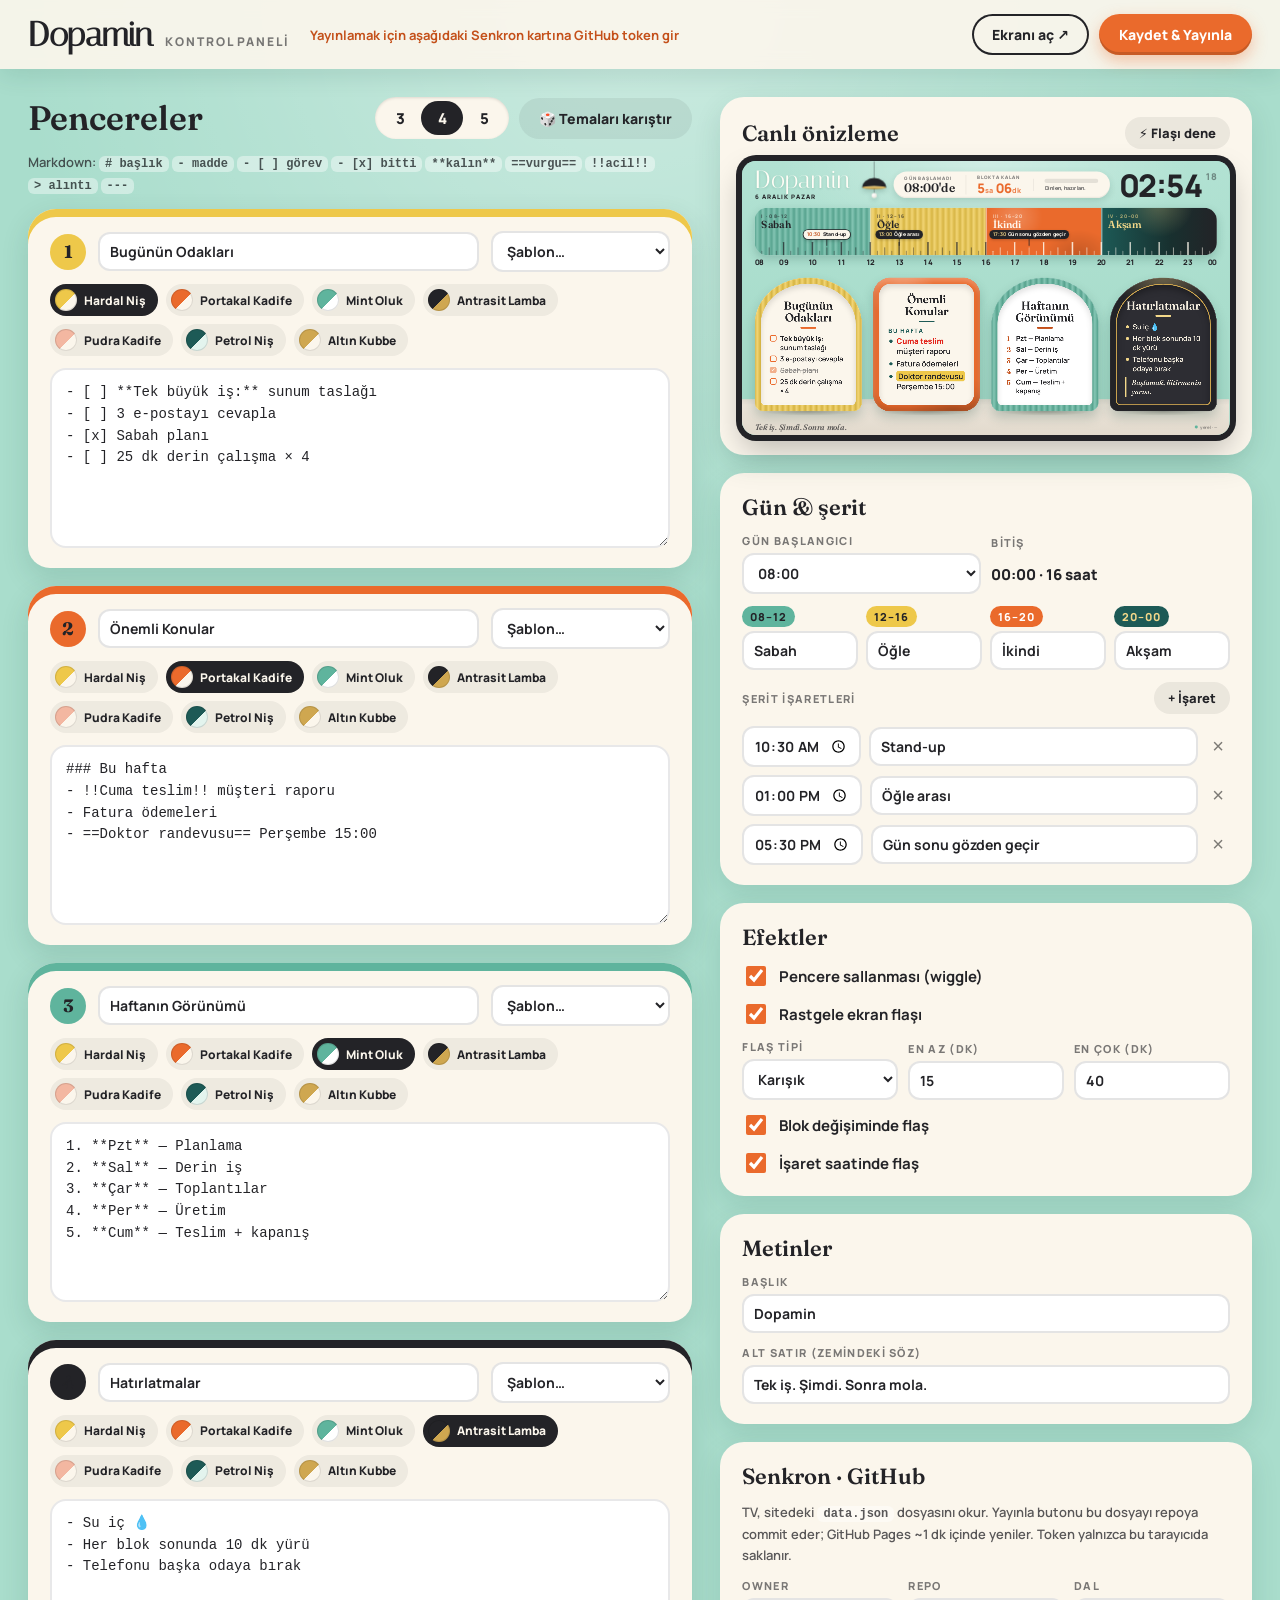
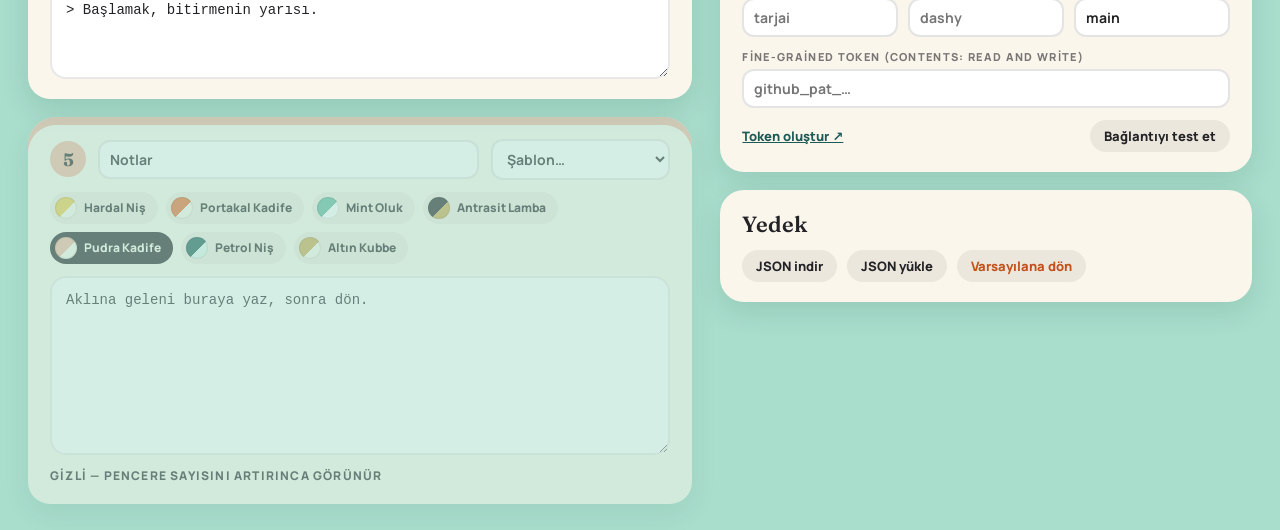
==== control.html @ 38ae42ef "Dopamin: ADHD zaman ve görev panosu (TV + kontrol paneli) Co-Authored-By: Claude Opus 5.5 <noreply@a" ====
<!doctype html>
<html lang="tr">
  <head>
    <meta charset="utf-8" />
    <meta name="viewport" content="width=device-width, initial-scale=1" />
    <title>Dopamin Kontrol</title>
    <meta name="robots" content="noindex" />
    <link rel="icon" href="assets/favicon.svg" type="image/svg+xml" />
    <link rel="preconnect" href="https://fonts.googleapis.com" />
    <link rel="preconnect" href="https://fonts.gstatic.com" crossorigin />
    <link
      rel="stylesheet"
      href="https://fonts.googleapis.com/css2?family=Fraunces:opsz,wght@9..144,400;9..144,500;9..144,600;9..144,700&family=Italiana&family=Manrope:wght@500;600;700;800&display=swap"
    />
    <link rel="stylesheet" href="assets/css/base.css" />
    <link rel="stylesheet" href="assets/css/control.css" />
  </head>
  <body class="cp">
    <header class="bar">
      <div class="bar-brand">
        <span class="bar-logo">Dopamin</span>
        <span class="bar-sub">Kontrol Paneli</span>
      </div>
      <span class="bar-status" id="status">Yükleniyor…</span>
      <div class="bar-actions">
        <a class="btn ghost" href="./" target="dopamin-tv">Ekranı aç ↗</a>
        <button class="btn primary" id="publish">Kaydet &amp; Yayınla</button>
      </div>
    </header>

    <main class="layout">
      <section class="col-main">
        <div class="sec-head">
          <h2>Pencereler</h2>
          <div class="sec-tools">
            <div class="seg-ctl" id="countCtl" role="radiogroup" aria-label="Pencere sayısı">
              <button data-n="3">3</button><button data-n="4">4</button><button data-n="5">5</button>
            </div>
            <button class="btn soft" id="shuffle">🎲 Temaları karıştır</button>
          </div>
        </div>
        <p class="hint">
          Markdown: <code># başlık</code> <code>- madde</code> <code>- [ ] görev</code> <code>- [x] bitti</code>
          <code>**kalın**</code> <code>==vurgu==</code> <code>!!acil!!</code> <code>&gt; alıntı</code> <code>---</code>
        </p>
        <div class="win-list" id="winList"></div>
      </section>

      <aside class="col-side">
        <div class="card preview-card">
          <div class="card-head">
            <h3>Canlı önizleme</h3>
            <button class="btn soft sm" id="testFlash">⚡ Flaşı dene</button>
          </div>
          <div class="preview" id="preview">
            <iframe id="previewFrame" src="./?preview=1" title="TV önizleme" tabindex="-1"></iframe>
          </div>
        </div>

        <div class="card">
          <h3>Gün &amp; şerit</h3>
          <div class="row">
            <label class="field">
              <span>Gün başlangıcı</span>
              <select id="dayStart"></select>
            </label>
            <div class="field grow">
              <span>Bitiş</span>
              <output id="dayEnd" class="out"></output>
            </div>
          </div>
          <div class="blocks" id="blockNames"></div>
          <div class="sub-head">
            <span>Şerit işaretleri</span>
            <button class="btn soft sm" id="addMarker">+ İşaret</button>
          </div>
          <div class="markers" id="markerList"></div>
        </div>

        <div class="card">
          <h3>Efektler</h3>
          <label class="toggle"><input type="checkbox" id="wiggle" /><span>Pencere sallanması (wiggle)</span></label>
          <label class="toggle"><input type="checkbox" id="flashOn" /><span>Rastgele ekran flaşı</span></label>
          <div class="row">
            <label class="field">
              <span>Flaş tipi</span>
              <select id="flashMode">
                <option value="mix">Karışık</option>
                <option value="white">Beyaz</option>
                <option value="color">Renkli</option>
              </select>
            </label>
            <label class="field">
              <span>En az (dk)</span>
              <input type="number" id="flashMin" min="1" max="240" />
            </label>
            <label class="field">
              <span>En çok (dk)</span>
              <input type="number" id="flashMax" min="1" max="480" />
            </label>
          </div>
          <label class="toggle"><input type="checkbox" id="flashBlock" /><span>Blok değişiminde flaş</span></label>
          <label class="toggle"><input type="checkbox" id="flashMarker" /><span>İşaret saatinde flaş</span></label>
        </div>

        <div class="card">
          <h3>Metinler</h3>
          <label class="field">
            <span>Başlık</span>
            <input type="text" id="title" maxlength="24" />
          </label>
          <label class="field">
            <span>Alt satır (zemindeki söz)</span>
            <input type="text" id="footer" maxlength="120" />
          </label>
        </div>

        <div class="card">
          <h3>Senkron · GitHub</h3>
          <p class="hint">
            TV, sitedeki <code>data.json</code> dosyasını okur. Yayınla butonu bu dosyayı repoya commit eder; GitHub Pages
            ~1 dk içinde yeniler. Token yalnızca bu tarayıcıda saklanır.
          </p>
          <div class="row">
            <label class="field"><span>Owner</span><input type="text" id="ghOwner" placeholder="tarjai" /></label>
            <label class="field"><span>Repo</span><input type="text" id="ghRepo" placeholder="dashy" /></label>
            <label class="field"><span>Dal</span><input type="text" id="ghBranch" placeholder="main" /></label>
          </div>
          <label class="field">
            <span>Fine-grained token (Contents: Read and write)</span>
            <input type="password" id="ghToken" placeholder="github_pat_…" autocomplete="off" />
          </label>
          <div class="row end">
            <a
              class="link"
              href="https://github.com/settings/personal-access-tokens/new"
              target="_blank"
              rel="noopener"
              >Token oluştur ↗</a
            >
            <button class="btn soft sm" id="ghTest">Bağlantıyı test et</button>
          </div>
        </div>

        <div class="card">
          <h3>Yedek</h3>
          <div class="row">
            <button class="btn soft sm" id="exportBtn">JSON indir</button>
            <label class="btn soft sm file">JSON yükle<input type="file" id="importFile" accept="application/json" /></label>
            <button class="btn soft sm danger" id="resetBtn">Varsayılana dön</button>
          </div>
        </div>
      </aside>
    </main>

    <template id="winTpl">
      <article class="wcard">
        <div class="wcard-head">
          <span class="wnum"></span>
          <input class="wtitle" type="text" placeholder="Pencere başlığı" maxlength="60" />
          <select class="wtpl" title="Şablon">
            <option value="">Şablon…</option>
            <option value="odak">Günün odakları</option>
            <option value="onemli">Önemli konular</option>
            <option value="hafta">Haftanın görünümü</option>
            <option value="hatirlat">Hatırlatmalar</option>
            <option value="bos">Boşalt</option>
          </select>
        </div>
        <div class="themes" role="radiogroup" aria-label="Tema"></div>
        <textarea class="wbody" rows="7" spellcheck="false" placeholder="Markdown metni…"></textarea>
        <span class="wcard-off">Gizli — pencere sayısını artırınca görünür</span>
      </article>
    </template>

    <script type="module" src="assets/js/control.js"></script>
  </body>
</html>
---- assets/css/base.css ----
/* Dopamin — ortak tasarım tokenları */
:root {
  --mint: #a9ddcc;
  --mint-2: #8fcfbb;
  --mint-deep: #5fb49d;
  --mint-light: #e3f4ee;
  --mustard: #eec84a;
  --mustard-2: #d6aa25;
  --orange: #ea6a2c;
  --orange-2: #c4501a;
  --ink: #232327;
  --ink-2: #36363c;
  --gold: #cfa750;
  --gold-2: #f3d88a;
  --cream: #fbf6ec;
  --floor: #ece5da;
  --blush: #f3b7a1;
  --petrol: #1d5a56;
  --red: #e3241b;

  --serif-display: "Italiana", "Didot", "Bodoni 72", serif;
  --serif: "Fraunces", "Georgia", serif;
  --sans: "Manrope", "Segoe UI", system-ui, sans-serif;

  /* ekran birimi: 1920x1080'de ≈19.2px, her oranda sığar */
  --u: min(1vw, 1.7778vh);
}

*,
*::before,
*::after {
  box-sizing: border-box;
}

html,
body {
  margin: 0;
  padding: 0;
}

body {
  font-family: var(--sans);
  color: var(--ink);
  background: var(--mint);
  -webkit-font-smoothing: antialiased;
}

/* ---- Markdown içerik ---- */
.md {
  line-height: 1.32;
  font-weight: 600;
}
.md > *:first-child {
  margin-top: 0;
}
.md > *:last-child {
  margin-bottom: 0;
}
.md p {
  margin: 0 0 0.55em;
}
.md h1,
.md h2,
.md h3 {
  font-family: var(--serif);
  font-weight: 600;
  line-height: 1.1;
  margin: 0.7em 0 0.3em;
  letter-spacing: -0.01em;
}
.md h1 { font-size: 1.45em; }
.md h2 { font-size: 1.25em; }
.md h3 {
  font-family: var(--sans);
  font-size: 0.78em;
  font-weight: 800;
  letter-spacing: 0.14em;
  text-transform: uppercase;
  color: var(--accent, var(--orange));
}
.md ul,
.md ol {
  margin: 0 0 0.55em;
  padding: 0;
  list-style: none;
}
.md li {
  position: relative;
  padding-left: 1.05em;
  margin: 0 0 0.32em;
}
.md li.sub {
  margin-left: 1.05em;
  font-size: 0.88em;
  opacity: 0.85;
}
.md ul > li::before {
  content: "";
  position: absolute;
  left: 0.12em;
  top: 0.48em;
  width: 0.42em;
  height: 0.42em;
  border-radius: 50%;
  background: var(--accent, var(--orange));
}
.md ol {
  counter-reset: n;
}
.md ol > li {
  counter-increment: n;
  padding-left: 1.4em;
}
.md ol > li::before {
  content: counter(n);
  position: absolute;
  left: 0;
  top: 0.08em;
  font-family: var(--serif);
  font-weight: 700;
  color: var(--accent, var(--orange));
}
.md li.task {
  padding-left: 1.45em;
}
.md li.task::before {
  content: "";
  position: absolute;
  left: 0;
  top: 0.16em;
  width: 0.95em;
  height: 0.95em;
  border-radius: 0.28em;
  border: 0.12em solid var(--accent, var(--orange));
  background: transparent;
}
.md li.task.done {
  opacity: 0.5;
  text-decoration: line-through;
  text-decoration-thickness: 0.08em;
}
.md li.task.done::before {
  background: var(--accent, var(--orange));
}
.md li.task.done::after {
  content: "";
  position: absolute;
  left: 0.33em;
  top: 0.3em;
  width: 0.24em;
  height: 0.48em;
  border: solid var(--panel, #fff);
  border-width: 0 0.12em 0.12em 0;
  transform: rotate(45deg);
}
.md strong {
  font-weight: 800;
}
.md em {
  font-family: var(--serif);
  font-style: italic;
  font-weight: 500;
}
.md mark {
  background: var(--mustard);
  color: var(--ink);
  padding: 0 0.22em;
  border-radius: 0.25em;
  box-decoration-break: clone;
  -webkit-box-decoration-break: clone;
}
.md code {
  font-family: ui-monospace, "SFMono-Regular", Menlo, monospace;
  font-size: 0.85em;
  background: rgba(0, 0, 0, 0.07);
  padding: 0.05em 0.3em;
  border-radius: 0.3em;
}
.md blockquote {
  margin: 0 0 0.55em;
  padding: 0.1em 0 0.1em 0.7em;
  border-left: 0.22em solid var(--accent, var(--orange));
  font-family: var(--serif);
  font-style: italic;
  font-weight: 500;
}
.md hr {
  border: 0;
  height: 0.5em;
  margin: 0.4em 0 0.7em;
  background: radial-gradient(circle, var(--accent, var(--orange)) 0.12em, transparent 0.14em) 0 50% / 0.9em 0.5em repeat-x;
  opacity: 0.6;
}
.md a {
  color: inherit;
  text-decoration-color: var(--accent, var(--orange));
  text-decoration-thickness: 0.1em;
}
.md .urgent {
  color: var(--red);
  font-weight: 800;
}
---- assets/css/control.css ----
/* Dopamin — kontrol paneli (masaüstü) */

body.cp {
  min-height: 100vh;
  background:
    radial-gradient(ellipse 70% 40% at 50% 0%, rgba(255, 255, 255, 0.4), transparent 70%),
    var(--mint);
  font-size: 15px;
  font-weight: 600;
}

.bar {
  position: sticky;
  top: 0;
  z-index: 10;
  display: flex;
  align-items: center;
  gap: 20px;
  padding: 14px 28px;
  background: rgba(251, 246, 236, 0.92);
  backdrop-filter: blur(8px);
  box-shadow: 0 6px 24px rgba(20, 70, 58, 0.12);
}
.bar-brand {
  display: flex;
  align-items: baseline;
  gap: 12px;
}
.bar-logo {
  font-family: var(--serif-display);
  font-size: 34px;
  line-height: 1;
}
.bar-sub {
  font-size: 12px;
  font-weight: 800;
  letter-spacing: 0.16em;
  text-transform: uppercase;
  opacity: 0.6;
}
.bar-status {
  flex: 1;
  font-size: 13px;
  font-weight: 700;
  opacity: 0.75;
}
.bar-status.ok { color: var(--petrol); opacity: 1; }
.bar-status.warn { color: var(--orange-2); opacity: 1; }
.bar-actions {
  display: flex;
  gap: 10px;
}

.btn {
  display: inline-flex;
  align-items: center;
  justify-content: center;
  gap: 6px;
  border: 0;
  border-radius: 999px;
  padding: 11px 20px;
  font: inherit;
  font-weight: 800;
  font-size: 14px;
  cursor: pointer;
  text-decoration: none;
  color: var(--ink);
  transition: transform 0.15s, box-shadow 0.15s, background 0.15s;
}
.btn:hover { transform: translateY(-1px); }
.btn:active { transform: translateY(1px); }
.btn:focus-visible,
input:focus-visible,
select:focus-visible,
textarea:focus-visible {
  outline: 3px solid var(--orange);
  outline-offset: 2px;
}
.btn.primary {
  background: var(--orange);
  color: #fff;
  box-shadow: 0 6px 16px rgba(234, 106, 44, 0.35), inset 0 -3px 0 rgba(0, 0, 0, 0.15);
}
.btn.primary:disabled { opacity: 0.6; cursor: progress; }
.btn.ghost {
  background: transparent;
  box-shadow: inset 0 0 0 2px var(--ink);
}
.btn.soft {
  background: rgba(35, 35, 39, 0.07);
}
.btn.soft:hover { background: rgba(35, 35, 39, 0.12); }
.btn.sm { padding: 7px 14px; font-size: 13px; }
.btn.danger { color: var(--orange-2); }
.btn.file { position: relative; overflow: hidden; }
.btn.file input { position: absolute; inset: 0; opacity: 0; cursor: pointer; }

.layout {
  display: grid;
  grid-template-columns: minmax(0, 1.25fr) minmax(380px, 1fr);
  gap: 28px;
  max-width: 1600px;
  margin: 0 auto;
  padding: 28px;
}

.sec-head {
  display: flex;
  align-items: center;
  justify-content: space-between;
  gap: 16px;
  flex-wrap: wrap;
}
.sec-head h2 {
  margin: 0;
  font-family: var(--serif);
  font-weight: 600;
  font-size: 34px;
}
.sec-tools {
  display: flex;
  gap: 10px;
  align-items: center;
}
.seg-ctl {
  display: inline-flex;
  padding: 4px;
  border-radius: 999px;
  background: var(--cream);
  box-shadow: inset 0 1px 3px rgba(0, 0, 0, 0.12);
}
.seg-ctl button {
  border: 0;
  background: transparent;
  font: inherit;
  font-weight: 800;
  font-size: 15px;
  width: 42px;
  height: 34px;
  border-radius: 999px;
  cursor: pointer;
  color: var(--ink);
}
.seg-ctl button.on {
  background: var(--ink);
  color: var(--cream);
}

.hint {
  font-size: 13px;
  font-weight: 600;
  opacity: 0.75;
  line-height: 1.6;
}
.hint code {
  font-size: 12px;
  background: rgba(255, 255, 255, 0.55);
  padding: 1px 6px;
  border-radius: 6px;
  white-space: nowrap;
}

.win-list {
  display: grid;
  gap: 18px;
}

.wcard {
  --c: var(--mustard);
  position: relative;
  display: grid;
  gap: 12px;
  padding: 22px 22px 20px;
  border-radius: 28px 28px 22px 22px;
  background: var(--cream);
  box-shadow: 0 10px 28px rgba(20, 70, 58, 0.14), inset 0 8px 0 var(--c);
  transition: opacity 0.2s;
}
.wcard.off {
  opacity: 0.5;
}
.wcard.off .wcard-off {
  display: block;
}
.wcard-off {
  display: none;
  font-size: 12px;
  font-weight: 800;
  letter-spacing: 0.1em;
  text-transform: uppercase;
}
.wcard-head {
  display: flex;
  gap: 12px;
  align-items: center;
}
.wnum {
  flex: none;
  display: grid;
  place-items: center;
  width: 36px;
  height: 36px;
  border-radius: 50%;
  background: var(--c);
  color: var(--ink);
  font-family: var(--serif);
  font-weight: 700;
  font-size: 18px;
}
.wtitle {
  flex: 1;
  min-width: 0;
  border: 0;
  border-bottom: 2px solid rgba(35, 35, 39, 0.15);
  background: transparent;
  font-family: var(--serif);
  font-weight: 600;
  font-size: 24px;
  padding: 4px 2px;
  color: var(--ink);
}
.wtitle:focus { border-color: var(--orange); outline: none; }

select,
input[type="text"],
input[type="password"],
input[type="number"],
input[type="time"] {
  font: inherit;
  font-weight: 700;
  font-size: 14px;
  color: var(--ink);
  background: #fff;
  border: 2px solid rgba(35, 35, 39, 0.12);
  border-radius: 12px;
  padding: 8px 10px;
  min-width: 0;
}
.wtpl {
  flex: none;
}

.themes {
  display: flex;
  gap: 8px;
  flex-wrap: wrap;
}
.theme-chip {
  display: inline-flex;
  align-items: center;
  gap: 7px;
  border: 0;
  border-radius: 999px;
  padding: 5px 12px 5px 5px;
  background: rgba(35, 35, 39, 0.06);
  font: inherit;
  font-size: 12px;
  font-weight: 800;
  color: var(--ink);
  cursor: pointer;
}
.theme-chip i {
  width: 22px;
  height: 22px;
  border-radius: 50%;
  box-shadow: inset 0 0 0 1px rgba(0, 0, 0, 0.12);
}
.theme-chip.on {
  background: var(--ink);
  color: var(--cream);
}

.wbody {
  width: 100%;
  resize: vertical;
  min-height: 150px;
  border: 2px solid rgba(35, 35, 39, 0.1);
  border-radius: 16px;
  padding: 12px 14px;
  background: #fff;
  font-family: ui-monospace, "SFMono-Regular", Menlo, Consolas, monospace;
  font-size: 14px;
  line-height: 1.55;
  color: var(--ink);
}

/* yan kolon */
.col-side {
  display: grid;
  gap: 18px;
  align-content: start;
}
.card {
  display: grid;
  gap: 12px;
  padding: 20px 22px;
  border-radius: 24px;
  background: var(--cream);
  box-shadow: 0 10px 28px rgba(20, 70, 58, 0.12);
}
.card h3 {
  margin: 0;
  font-family: var(--serif);
  font-weight: 600;
  font-size: 22px;
}
.card .hint {
  margin: 0;
}
.card-head {
  display: flex;
  align-items: center;
  justify-content: space-between;
}
.preview-card {
  position: sticky;
  top: 86px;
  z-index: 2;
}
.preview {
  position: relative;
  width: 100%;
  aspect-ratio: 16 / 9;
  border-radius: 14px;
  overflow: hidden;
  background: var(--mint);
  box-shadow: 0 0 0 6px var(--ink), 0 14px 30px rgba(0, 0, 0, 0.25);
}
.preview iframe {
  position: absolute;
  top: 0;
  left: 0;
  width: 1920px;
  height: 1080px;
  border: 0;
  transform-origin: 0 0;
  pointer-events: none;
}

.row {
  display: flex;
  gap: 10px;
  align-items: flex-end;
  flex-wrap: wrap;
}
.row.end {
  justify-content: space-between;
  align-items: center;
}
.field {
  display: grid;
  gap: 5px;
  flex: 1;
  min-width: 90px;
}
.field > span {
  font-size: 11px;
  font-weight: 800;
  letter-spacing: 0.12em;
  text-transform: uppercase;
  opacity: 0.6;
}
.out {
  font-weight: 800;
  font-size: 15px;
  padding: 9px 0;
}
.blocks {
  display: grid;
  grid-template-columns: repeat(4, 1fr);
  gap: 8px;
}
.blocks label {
  display: grid;
  gap: 4px;
}
.blocks label span {
  font-size: 11px;
  font-weight: 800;
  letter-spacing: 0.08em;
  padding: 3px 8px;
  border-radius: 999px;
  justify-self: start;
}
.blocks input {
  width: 100%;
}
.sub-head {
  display: flex;
  justify-content: space-between;
  align-items: center;
  font-size: 11px;
  font-weight: 800;
  letter-spacing: 0.12em;
  text-transform: uppercase;
}
.sub-head span { opacity: 0.6; }
.markers {
  display: grid;
  gap: 8px;
}
.marker-row {
  display: flex;
  gap: 8px;
  align-items: center;
}
.marker-row input[type="text"] {
  flex: 1;
}
.marker-row .x {
  border: 0;
  background: transparent;
  font-size: 20px;
  cursor: pointer;
  opacity: 0.5;
  padding: 0 6px;
}
.marker-row .x:hover { opacity: 1; color: var(--orange-2); }
.toggle {
  display: flex;
  gap: 10px;
  align-items: center;
  cursor: pointer;
  font-weight: 700;
}
.toggle input {
  width: 20px;
  height: 20px;
  accent-color: var(--orange);
}
.link {
  font-size: 13px;
  font-weight: 800;
  color: var(--petrol);
}

@media (max-width: 1000px) {
  .layout {
    grid-template-columns: 1fr;
    padding: 16px;
  }
  .preview-card {
    position: static;
  }
  .bar {
    flex-wrap: wrap;
    padding: 12px 16px;
  }
  .bar-status {
    order: 3;
    flex-basis: 100%;
  }
  .blocks {
    grid-template-columns: repeat(2, 1fr);
  }
}
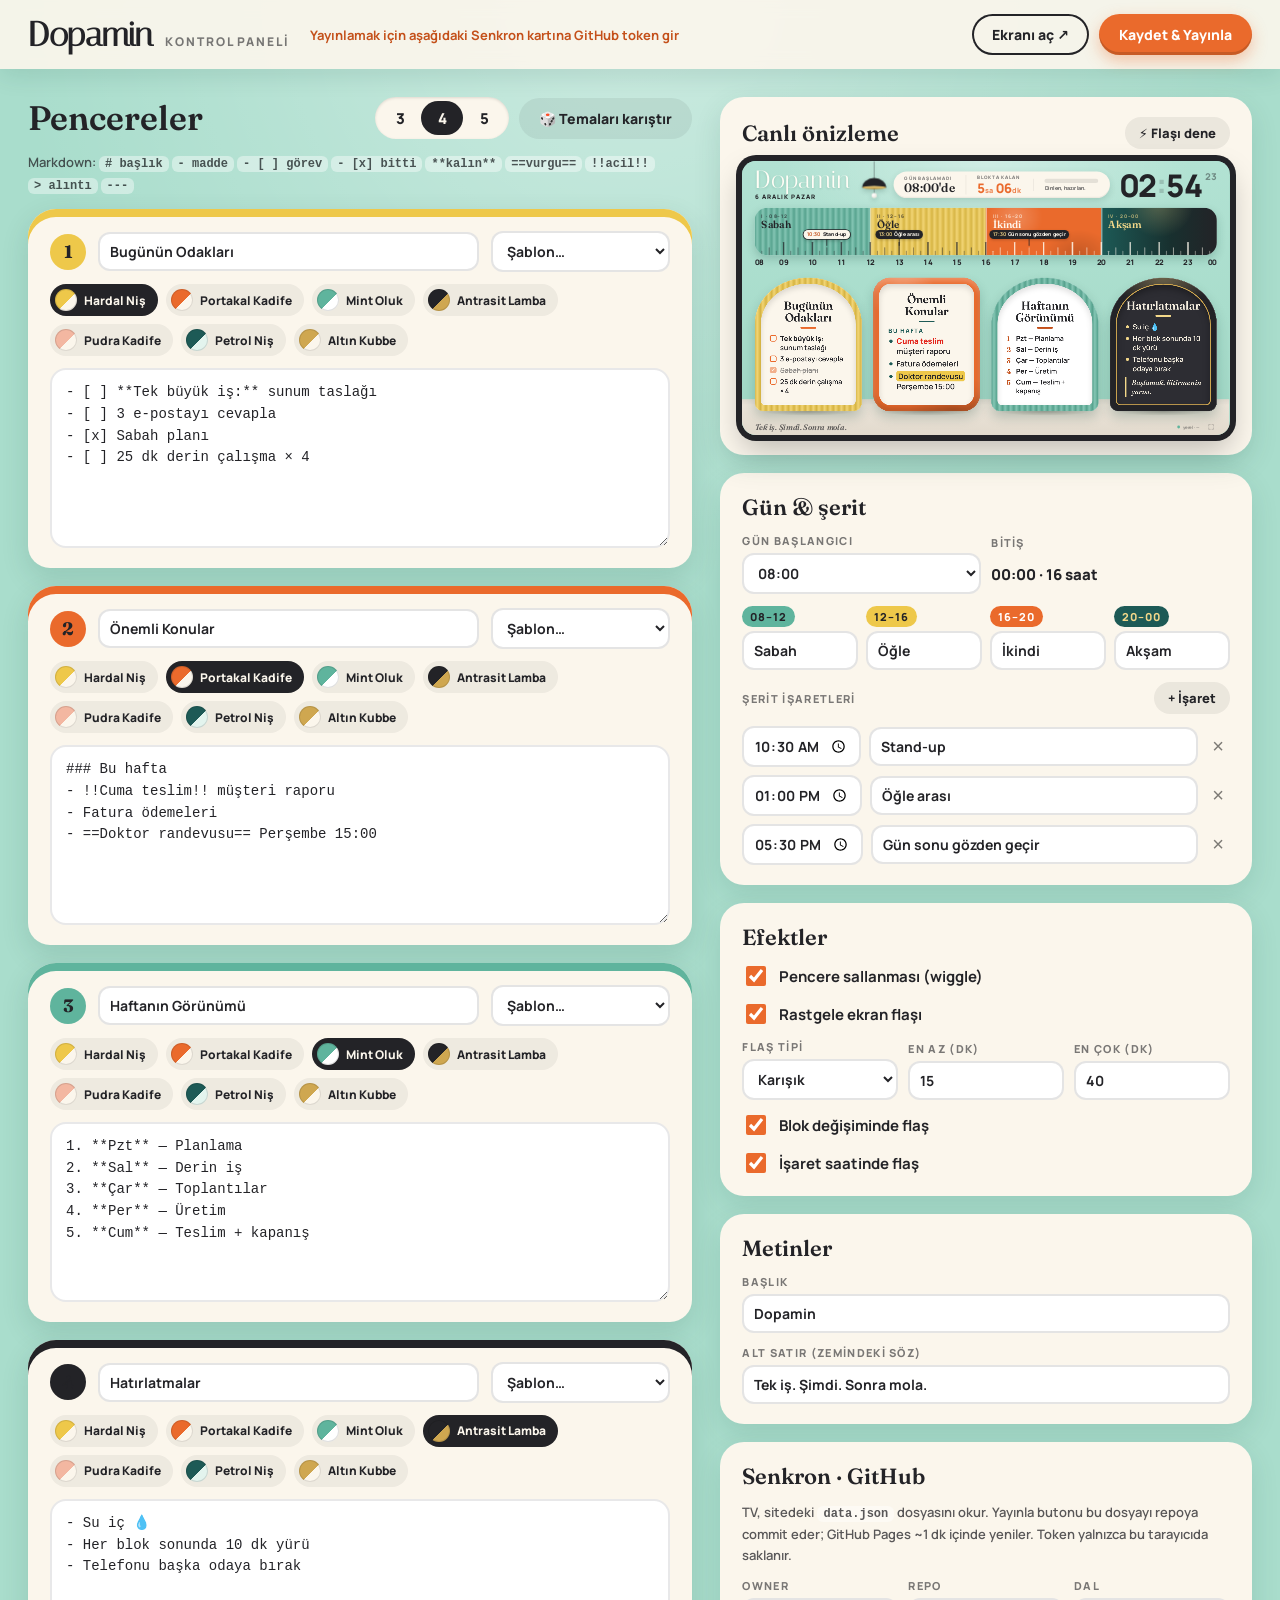
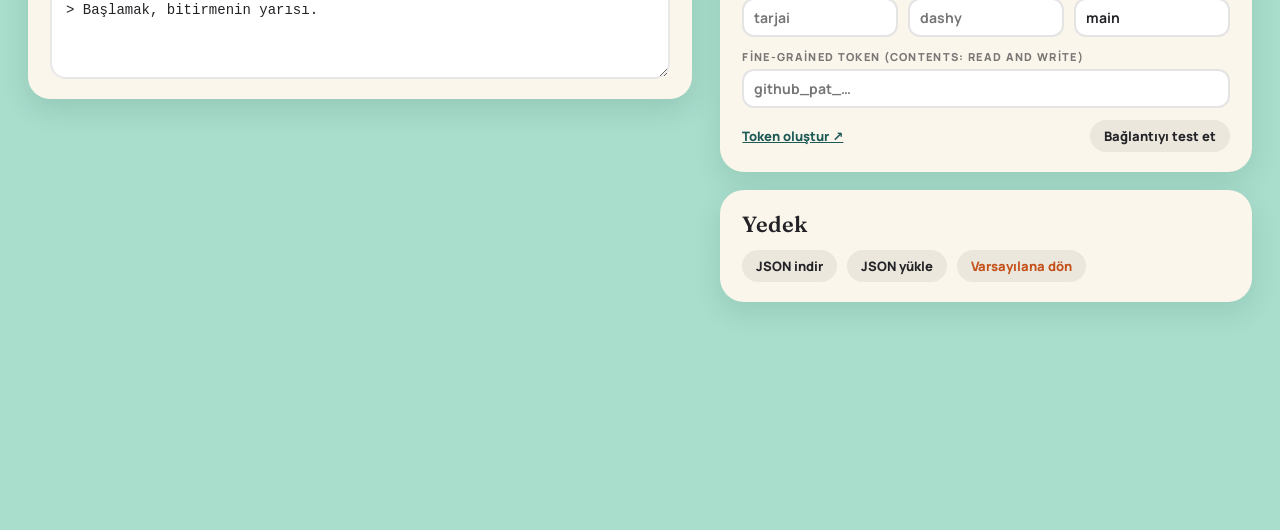
==== commit 26901196: "Önbellek kırıcı sürümler, TV'de yeni sürümde otomatik yenileme Co-Authored-By: Claude Opus 5.5 <nore" ====
--- a/control.html
+++ b/control.html
@@ -12,8 +12,8 @@
       rel="stylesheet"
       href="https://fonts.googleapis.com/css2?family=Fraunces:opsz,wght@9..144,400;9..144,500;9..144,600;9..144,700&family=Italiana&family=Manrope:wght@500;600;700;800&display=swap"
     />
-    <link rel="stylesheet" href="assets/css/base.css" />
-    <link rel="stylesheet" href="assets/css/control.css" />
+    <link rel="stylesheet" href="assets/css/base.css?v=20261026160549" />
+    <link rel="stylesheet" href="assets/css/control.css?v=20261026160549" />
   </head>
   <body class="cp">
     <header class="bar">
@@ -173,6 +173,6 @@
       </article>
     </template>
 
-    <script type="module" src="assets/js/control.js"></script>
+    <script type="module" src="assets/js/control.js?v=20261026160549"></script>
   </body>
 </html>
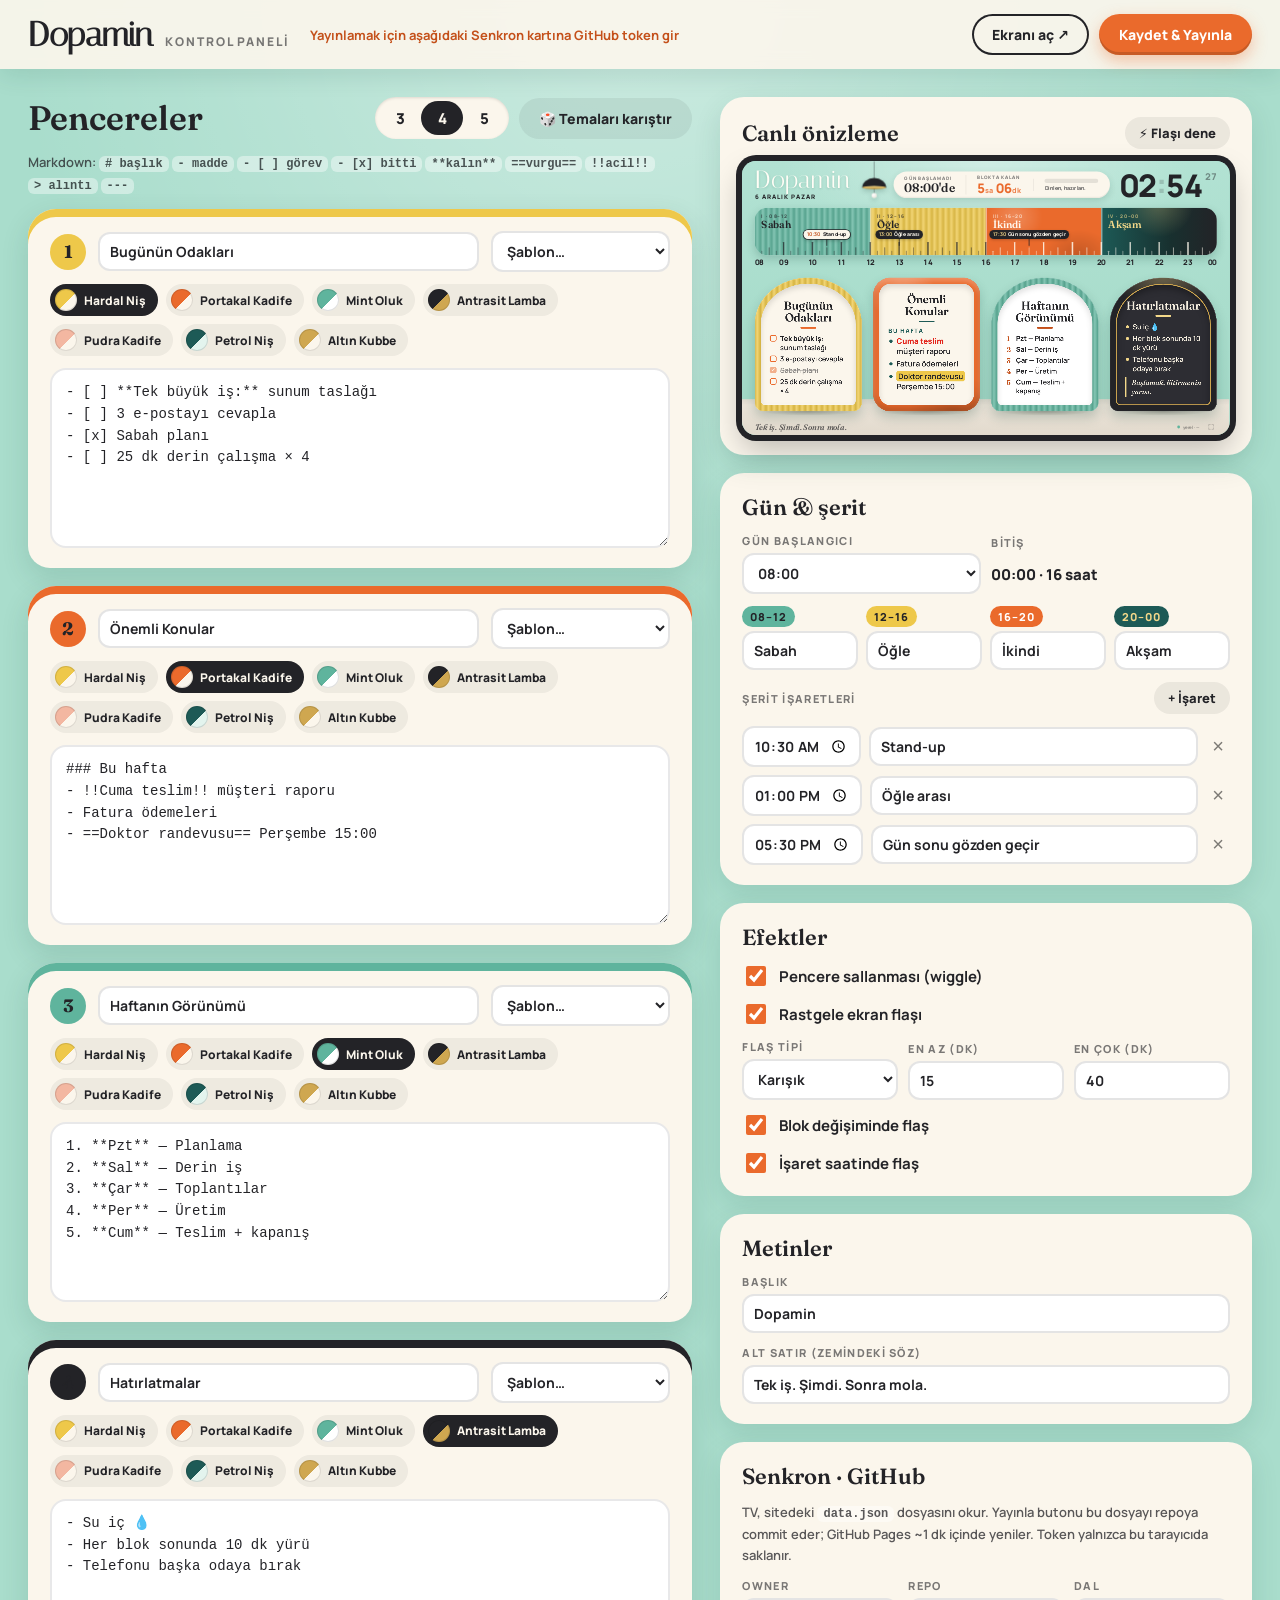
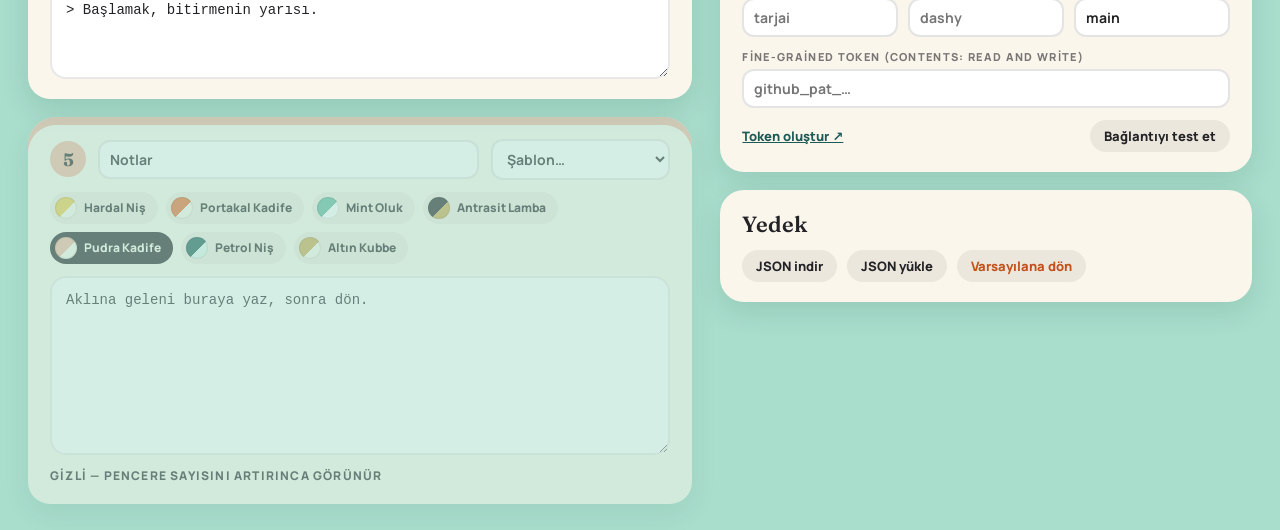
==== commit bf4369d9: "Panel: GitHub izin hatalarını Türkçe ve çözüm adımıyla göster Co-Authored-By: Claude Opus 5.5 <norep" ====
--- a/control.html
+++ b/control.html
@@ -12,8 +12,8 @@
       rel="stylesheet"
       href="https://fonts.googleapis.com/css2?family=Fraunces:opsz,wght@9..144,400;9..144,500;9..144,600;9..144,700&family=Italiana&family=Manrope:wght@500;600;700;800&display=swap"
     />
-    <link rel="stylesheet" href="assets/css/base.css?v=20261026160549" />
-    <link rel="stylesheet" href="assets/css/control.css?v=20261026160549" />
+    <link rel="stylesheet" href="assets/css/base.css?v=20261026161052" />
+    <link rel="stylesheet" href="assets/css/control.css?v=20261026161052" />
   </head>
   <body class="cp">
     <header class="bar">
@@ -173,6 +173,6 @@
       </article>
     </template>
 
-    <script type="module" src="assets/js/control.js?v=20261026160549"></script>
+    <script type="module" src="assets/js/control.js?v=20261026161052"></script>
   </body>
 </html>
